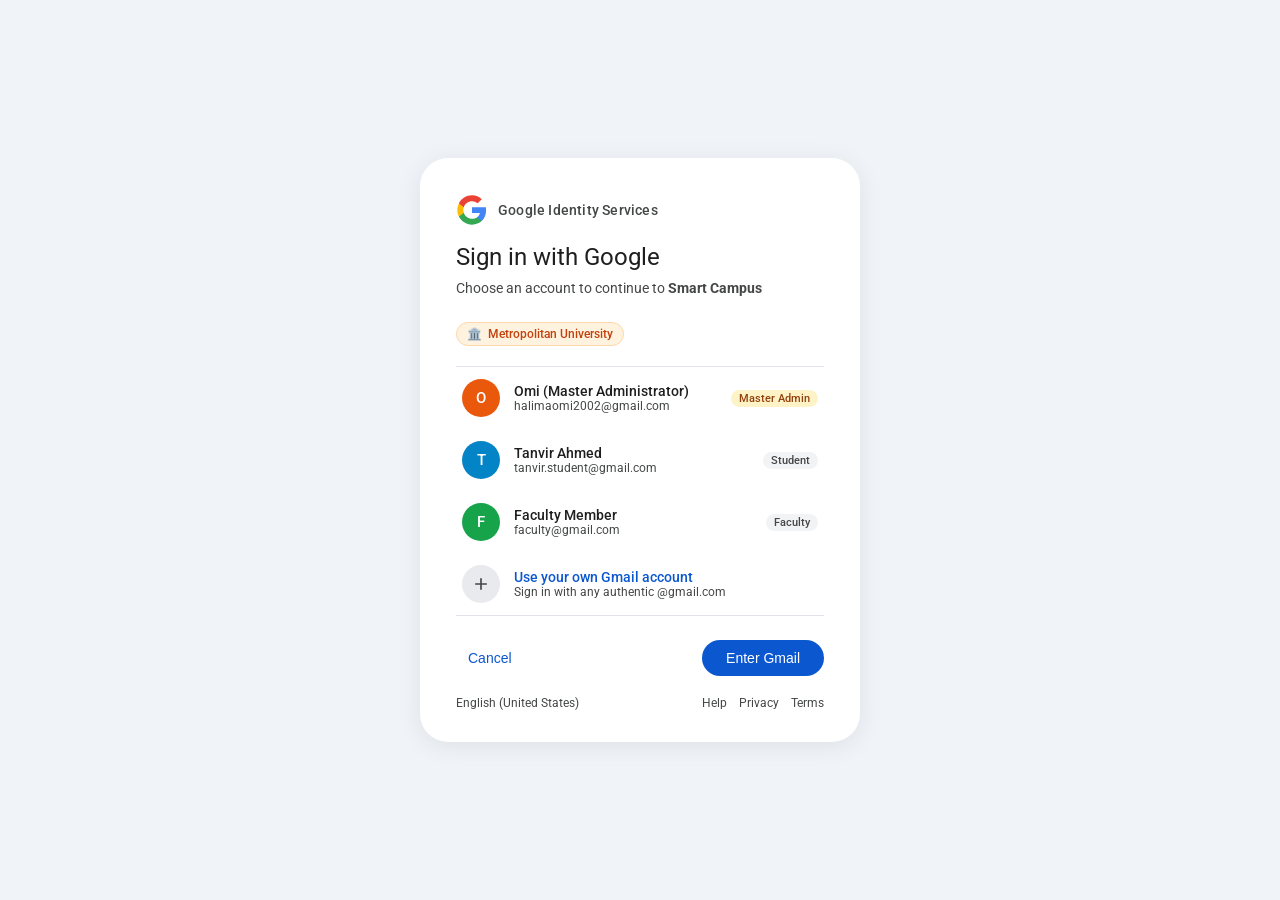
==== src/main/resources/static/google-auth.html @ 7687b0bc "feat: real Gmail authentication and Google Sign-In popup" ====
<!DOCTYPE html>
<html lang="en">
<head>
  <meta charset="UTF-8">
  <meta name="viewport" content="width=device-width, initial-scale=1.0">
  <title>Sign in with Google - Smart Campus</title>
  <link rel="preconnect" href="https://fonts.googleapis.com">
  <link rel="preconnect" href="https://fonts.gstatic.com" crossorigin>
  <link href="https://fonts.googleapis.com/css2?family=Roboto:wght@400;500;700&display=swap" rel="stylesheet">
  <style>
    * { box-sizing: border-box; margin: 0; padding: 0; }
    body {
      font-family: 'Roboto', -apple-system, BlinkMacSystemFont, "Segoe UI", Arial, sans-serif;
      background: #f0f4f9;
      color: #1f1f1f;
      display: flex;
      align-items: center;
      justify-content: center;
      min-height: 100vh;
      padding: 16px;
    }
    .g-card {
      background: #ffffff;
      width: 100%;
      max-width: 440px;
      border-radius: 28px;
      padding: 36px 36px 32px;
      box-shadow: 0 4px 24px rgba(0, 0, 0, 0.08);
      position: relative;
      overflow: hidden;
    }
    .g-logo {
      display: flex;
      align-items: center;
      gap: 10px;
      margin-bottom: 16px;
    }
    .g-logo svg {
      width: 32px;
      height: 32px;
    }
    .g-logo span {
      font-size: 14px;
      font-weight: 500;
      color: #444746;
      letter-spacing: 0.2px;
    }
    h1 {
      font-size: 24px;
      font-weight: 400;
      color: #1f1f1f;
      margin-bottom: 6px;
      line-height: 1.3;
    }
    .g-subtitle {
      font-size: 14px;
      color: #444746;
      margin-bottom: 24px;
      line-height: 1.4;
    }
    .g-campus-badge {
      display: inline-flex;
      align-items: center;
      gap: 6px;
      background: #fff3e0;
      color: #c2410c;
      border: 1px solid #fed7aa;
      padding: 4px 10px;
      border-radius: 12px;
      font-size: 12px;
      font-weight: 500;
      margin-bottom: 20px;
    }

    /* Account Chooser List */
    .account-list {
      list-style: none;
      border-top: 1px solid #e0e2ec;
      border-bottom: 1px solid #e0e2ec;
      margin-bottom: 20px;
    }
    .account-item {
      display: flex;
      align-items: center;
      gap: 14px;
      padding: 12px 6px;
      cursor: pointer;
      border-radius: 12px;
      transition: background 0.15s ease;
    }
    .account-item:hover {
      background: #f2f4f8;
    }
    .account-avatar {
      width: 38px;
      height: 38px;
      border-radius: 50%;
      background: #1a73e8;
      color: #ffffff;
      font-weight: 500;
      font-size: 15px;
      display: flex;
      align-items: center;
      justify-content: center;
      flex-shrink: 0;
    }
    .account-avatar.admin {
      background: #ea580c;
    }
    .account-avatar.student {
      background: #0284c7;
    }
    .account-avatar.faculty {
      background: #16a34a;
    }
    .account-avatar.add-new {
      background: #e8eaed;
      color: #444746;
    }
    .account-details {
      flex: 1;
      min-width: 0;
    }
    .account-name {
      font-size: 14px;
      font-weight: 500;
      color: #1f1f1f;
      white-space: nowrap;
      overflow: hidden;
      text-overflow: ellipsis;
    }
    .account-email {
      font-size: 12px;
      color: #444746;
      white-space: nowrap;
      overflow: hidden;
      text-overflow: ellipsis;
    }
    .account-badge {
      font-size: 11px;
      font-weight: 500;
      padding: 2px 8px;
      border-radius: 10px;
      background: #f1f3f4;
      color: #444746;
    }
    .account-badge.admin-badge {
      background: #fef3c7;
      color: #92400e;
    }

    /* Custom Form */
    .g-field {
      margin-bottom: 16px;
      position: relative;
    }
    .g-field label {
      display: block;
      font-size: 12px;
      font-weight: 500;
      color: #444746;
      margin-bottom: 6px;
    }
    .g-input {
      width: 100%;
      padding: 12px 14px;
      border: 1px solid #74777f;
      border-radius: 8px;
      font-size: 14px;
      color: #1f1f1f;
      outline: none;
      transition: border 0.15s ease, box-shadow 0.15s ease;
      font-family: inherit;
    }
    .g-input:focus {
      border-color: #0b57d0;
      box-shadow: 0 0 0 2px rgba(11, 87, 208, 0.2);
    }
    .g-input.error {
      border-color: #b3261e;
    }
    .g-select {
      width: 100%;
      padding: 12px 14px;
      border: 1px solid #74777f;
      border-radius: 8px;
      font-size: 14px;
      color: #1f1f1f;
      background: #ffffff;
      outline: none;
      font-family: inherit;
    }
    .g-error-msg {
      font-size: 12px;
      color: #b3261e;
      margin-top: 4px;
      display: flex;
      align-items: center;
      gap: 4px;
    }
    .g-error-msg.hidden { display: none; }

    /* Actions */
    .g-actions {
      display: flex;
      align-items: center;
      justify-content: space-between;
      margin-top: 24px;
    }
    .g-btn-text {
      background: none;
      border: none;
      color: #0b57d0;
      font-size: 14px;
      font-weight: 500;
      cursor: pointer;
      padding: 8px 12px;
      border-radius: 100px;
      transition: background 0.15s;
    }
    .g-btn-text:hover {
      background: #f0f4f9;
    }
    .g-btn-primary {
      background: #0b57d0;
      color: #ffffff;
      border: none;
      padding: 10px 24px;
      border-radius: 100px;
      font-size: 14px;
      font-weight: 500;
      cursor: pointer;
      transition: background 0.15s, box-shadow 0.15s;
    }
    .g-btn-primary:hover {
      background: #0842a0;
      box-shadow: 0 1px 3px rgba(0,0,0,0.2);
    }
    .g-btn-primary:disabled {
      background: #c7c7c7;
      cursor: not-allowed;
    }

    /* Loading state */
    .g-loading-overlay {
      position: absolute;
      inset: 0;
      background: rgba(255, 255, 255, 0.95);
      display: flex;
      flex-direction: column;
      align-items: center;
      justify-content: center;
      z-index: 10;
      border-radius: 28px;
      text-align: center;
      padding: 24px;
    }
    .g-loading-overlay.hidden { display: none; }
    .g-spinner {
      width: 44px;
      height: 44px;
      border: 4px solid #f3f3f3;
      border-top: 4px solid #0b57d0;
      border-radius: 50%;
      animation: spin 0.8s linear infinite;
      margin-bottom: 16px;
    }
    @keyframes spin {
      0% { transform: rotate(0deg); }
      100% { transform: rotate(360deg); }
    }
    .g-footer {
      display: flex;
      align-items: center;
      justify-content: space-between;
      margin-top: 20px;
      font-size: 12px;
      color: #444746;
    }
    .g-footer a {
      color: #444746;
      text-decoration: none;
    }
    .g-footer a:hover {
      text-decoration: underline;
    }
  </style>
</head>
<body>

  <div class="g-card">
    <!-- Google Brand Header -->
    <div class="g-logo">
      <svg viewBox="0 0 24 24">
        <path fill="#4285F4" d="M22.56 12.25c0-.78-.07-1.53-.2-2.25H12v4.26h5.92c-.26 1.37-1.04 2.53-2.21 3.31v2.77h3.57c2.08-1.92 3.28-4.74 3.28-8.09z"/>
        <path fill="#34A853" d="M12 23c2.97 0 5.46-.98 7.28-2.66l-3.57-2.77c-.98.66-2.23 1.06-3.71 1.06-2.86 0-5.29-1.93-6.16-4.53H2.18v2.84C3.99 20.53 7.7 23 12 23z"/>
        <path fill="#FBBC05" d="M5.84 14.09c-.22-.66-.35-1.36-.35-2.09s.13-1.43.35-2.09V7.06H2.18C1.43 8.55 1 10.22 1 12s.43 3.45 1.18 4.94l2.85-2.22.81-.63z"/>
        <path fill="#EA4335" d="M12 5.38c1.62 0 3.06.56 4.21 1.64l3.15-3.15C17.45 2.09 14.97 1 12 1 7.7 1 3.99 3.47 2.18 7.06l3.66 2.84c.87-2.6 3.3-4.52 6.16-4.52z"/>
      </svg>
      <span>Google Identity Services</span>
    </div>

    <h1 id="pageTitle">Sign in with Google</h1>
    <p class="g-subtitle" id="pageSub">Choose an account to continue to <strong>Smart Campus</strong></p>

    <div class="g-campus-badge">
      <span>🏛️</span>
      <span id="targetUniLabel">Metropolitan University</span>
    </div>

    <!-- VIEW 1: Account Chooser -->
    <div id="accountChooserView">
      <ul class="account-list">
        <!-- Master Admin -->
        <li class="account-item" onclick="chooseAccount('halimaomi2002@gmail.com', 'Omi (Master Administrator)', 'ADMIN', 'University Central Administration')">
          <div class="account-avatar admin">O</div>
          <div class="account-details">
            <div class="account-name">Omi (Master Administrator)</div>
            <div class="account-email">halimaomi2002@gmail.com</div>
          </div>
          <span class="account-badge admin-badge">Master Admin</span>
        </li>

        <!-- Student -->
        <li class="account-item" onclick="chooseAccount('tanvir.student@gmail.com', 'Tanvir Ahmed', 'STUDENT', 'Computer Science & Engineering')">
          <div class="account-avatar student">T</div>
          <div class="account-details">
            <div class="account-name">Tanvir Ahmed</div>
            <div class="account-email">tanvir.student@gmail.com</div>
          </div>
          <span class="account-badge">Student</span>
        </li>

        <!-- Teacher / Faculty -->
        <li class="account-item" onclick="chooseAccount('faculty@gmail.com', 'Faculty Member', 'TEACHER', 'Engineering & Technology')">
          <div class="account-avatar faculty">F</div>
          <div class="account-details">
            <div class="account-name">Faculty Member</div>
            <div class="account-email">faculty@gmail.com</div>
          </div>
          <span class="account-badge">Faculty</span>
        </li>

        <!-- Use another Google Account -->
        <li class="account-item" onclick="showCustomGmailForm()">
          <div class="account-avatar add-new">
            <svg width="20" height="20" viewBox="0 0 24 24" fill="currentColor">
              <path d="M19 13h-6v6h-2v-6H5v-2h6V5h2v6h6v2z"/>
            </svg>
          </div>
          <div class="account-details">
            <div class="account-name" style="color: #0b57d0;">Use your own Gmail account</div>
            <div class="account-email">Sign in with any authentic @gmail.com</div>
          </div>
        </li>
      </ul>

      <div class="g-actions">
        <button type="button" class="g-btn-text" onclick="window.close()">Cancel</button>
        <button type="button" class="g-btn-primary" onclick="showCustomGmailForm()">Enter Gmail</button>
      </div>
    </div>

    <!-- VIEW 2: Custom Real Gmail Input Form -->
    <div id="customGmailView" style="display: none;">
      <form id="googleDirectForm" onsubmit="handleDirectGmailSubmit(event)">
        <div class="g-field">
          <label for="customGmail">Enter your real Gmail address <span>*</span></label>
          <input 
            type="email" 
            id="customGmail" 
            class="g-input" 
            placeholder="yourname@gmail.com" 
            required
            autocomplete="email"
          >
          <div class="g-error-msg hidden" id="gmailError">
            <svg width="14" height="14" viewBox="0 0 24 24" fill="currentColor">
              <path d="M12 2C6.48 2 2 6.48 2 12s4.48 10 10 10 10-4.48 10-10S17.52 2 12 2zm1 15h-2v-2h2v2zm0-4h-2V7h2v6z"/>
            </svg>
            <span id="gmailErrorText">Please enter a valid @gmail.com address</span>
          </div>
        </div>

        <div class="g-field">
          <label for="customFullName">Full Name (as on Google profile) <span>*</span></label>
          <input 
            type="text" 
            id="customFullName" 
            class="g-input" 
            placeholder="e.g. Nusrat Jahan" 
            required
          >
        </div>

        <div class="g-field">
          <label for="customRole">Campus Role <span>*</span></label>
          <select id="customRole" class="g-select">
            <option value="STUDENT">Student</option>
            <option value="TEACHER">Teacher / Faculty</option>
            <option value="STAFF">Campus Staff / Worker</option>
          </select>
        </div>

        <div class="g-field">
          <label for="customUni">University in Bangladesh <span>*</span></label>
          <select id="customUni" class="g-select">
            <option value="Metropolitan University" selected>Metropolitan University, Sylhet</option>
            <option value="Shahjalal University of Science and Technology">SUST, Sylhet</option>
            <option value="University of Dhaka">University of Dhaka (DU)</option>
            <option value="Bangladesh University of Engineering and Technology">BUET</option>
            <option value="Leading University">Leading University, Sylhet</option>
            <option value="Sylhet Agricultural University">SAU, Sylhet</option>
            <option value="North South University">North South University (NSU)</option>
            <option value="BRAC University">BRAC University (BRACU)</option>
            <option value="AIUB">AIUB</option>
            <option value="Chittagong University of Engineering & Technology">CUET</option>
            <option value="Rajshahi University">Rajshahi University (RU)</option>
            <option value="Khulna University of Engineering & Technology">KUET</option>
            <option value="Jahangirnagar University">Jahangirnagar University (JU)</option>
            <option value="East West University">East West University (EWU)</option>
            <option value="United International University">United International University (UIU)</option>
            <option value="Daffodil International University">DIU</option>
          </select>
        </div>

        <div class="g-actions">
          <button type="button" class="g-btn-text" onclick="showAccountChooser()">Back</button>
          <button type="submit" class="g-btn-primary" id="confirmGmailBtn">Continue with Google</button>
        </div>
      </form>
    </div>

    <!-- Loading Overlay -->
    <div class="g-loading-overlay hidden" id="loadingOverlay">
      <div class="g-spinner"></div>
      <h3 id="loadingText" style="font-size: 16px; font-weight: 500; color: #1f1f1f; margin-bottom: 6px;">Authenticating with Google...</h3>
      <p style="font-size: 13px; color: #444746;">Connecting to Smart Campus Portal</p>
    </div>

    <!-- Footer -->
    <div class="g-footer">
      <span>English (United States)</span>
      <div style="display: flex; gap: 12px;">
        <a href="#" onclick="return false;">Help</a>
        <a href="#" onclick="return false;">Privacy</a>
        <a href="#" onclick="return false;">Terms</a>
      </div>
    </div>
  </div>

  <script>
    // Parse URL parameters
    const params = new URLSearchParams(window.location.search);
    const mode = params.get('mode') || 'login';
    const initialUni = params.get('uni') || 'Metropolitan University';

    const targetUniLabel = document.getElementById('targetUniLabel');
    const customUni = document.getElementById('customUni');
    if (targetUniLabel) targetUniLabel.textContent = initialUni;
    if (customUni) customUni.value = initialUni;

    if (mode === 'register') {
      document.getElementById('pageTitle').textContent = 'Create Account with Google';
      document.getElementById('pageSub').innerHTML = 'Sign up with your Google Account for <strong>Smart Campus</strong>';
    }

    function showCustomGmailForm() {
      document.getElementById('accountChooserView').style.display = 'none';
      document.getElementById('customGmailView').style.display = 'block';
      document.getElementById('customGmail').focus();
    }

    function showAccountChooser() {
      document.getElementById('customGmailView').style.display = 'none';
      document.getElementById('accountChooserView').style.display = 'block';
    }

    // Strictly validate authentic Gmail
    function isValidGmail(email) {
      if (!email) return false;
      const trimmed = email.trim().toLowerCase();
      // Must end with @gmail.com and contain valid username chars
      const regex = /^[a-zA-Z0-9._%+-]+@gmail\.com$/;
      return regex.test(trimmed);
    }

    function chooseAccount(email, fullName, role, department) {
      finalizeAuth({
        email: email,
        fullName: fullName,
        role: role,
        department: department,
        university: initialUni
      });
    }

    function handleDirectGmailSubmit(e) {
      e.preventDefault();
      const email = document.getElementById('customGmail').value.trim();
      const fullName = document.getElementById('customFullName').value.trim();
      const role = document.getElementById('customRole').value;
      const university = document.getElementById('customUni').value;

      const errorEl = document.getElementById('gmailError');
      const errorText = document.getElementById('gmailErrorText');
      const inputEl = document.getElementById('customGmail');

      if (!isValidGmail(email)) {
        inputEl.classList.add('error');
        errorText.textContent = "Couldn't find your Google Account. Enter a real @gmail.com address.";
        errorEl.classList.remove('hidden');
        inputEl.focus();
        return;
      }

      inputEl.classList.remove('error');
      errorEl.classList.add('hidden');

      let department = 'Academic Department';
      if (role === 'STUDENT') department = 'Undergraduate Studies';
      else if (role === 'TEACHER') department = 'Faculty Department';
      else if (role === 'STAFF') department = 'Campus Operations';

      // Master admin check
      let finalRole = role;
      if (email.toLowerCase() === 'halimaomi2002@gmail.com') {
        finalRole = 'ADMIN';
        department = 'University Central Administration';
      }

      finalizeAuth({
        email: email,
        fullName: fullName,
        role: finalRole,
        department: department,
        university: university
      });
    }

    function finalizeAuth(userData) {
      const loading = document.getElementById('loadingOverlay');
      const loadingText = document.getElementById('loadingText');
      loading.classList.remove('hidden');
      loadingText.textContent = `Signing in as ${userData.email}...`;

      const userPayload = {
        id: (userData.email.toLowerCase() === 'halimaomi2002@gmail.com') ? 1 : Date.now(),
        username: userData.email.split('@')[0],
        fullName: userData.fullName || userData.email.split('@')[0],
        email: userData.email,
        role: userData.role || 'STUDENT',
        department: userData.department || 'Academic Department',
        studentId: (userData.role === 'ADMIN' ? 'ADM-OMI' : `SC-${Math.floor(1000 + Math.random() * 9000)}`),
        university: userData.university || initialUni,
        isGoogleAuth: true
      };

      setTimeout(() => {
        // Send message to parent window
        if (window.opener && !window.opener.closed) {
          window.opener.postMessage({
            type: 'SMART_CAMPUS_GOOGLE_AUTH',
            user: userPayload
          }, '*');
        }

        // Also persist in localStorage in case of fallback
        try {
          localStorage.setItem('sc_user', JSON.stringify(userPayload));
          localStorage.setItem('sc_university', userPayload.university);
        } catch (err) {}

        loadingText.textContent = 'Verified! Returning to Smart Campus...';

        setTimeout(() => {
          if (window.opener && !window.opener.closed) {
            window.close();
          } else {
            window.location.href = '/';
          }
        }, 600);
      }, 1000);
    }
  </script>
</body>
</html>
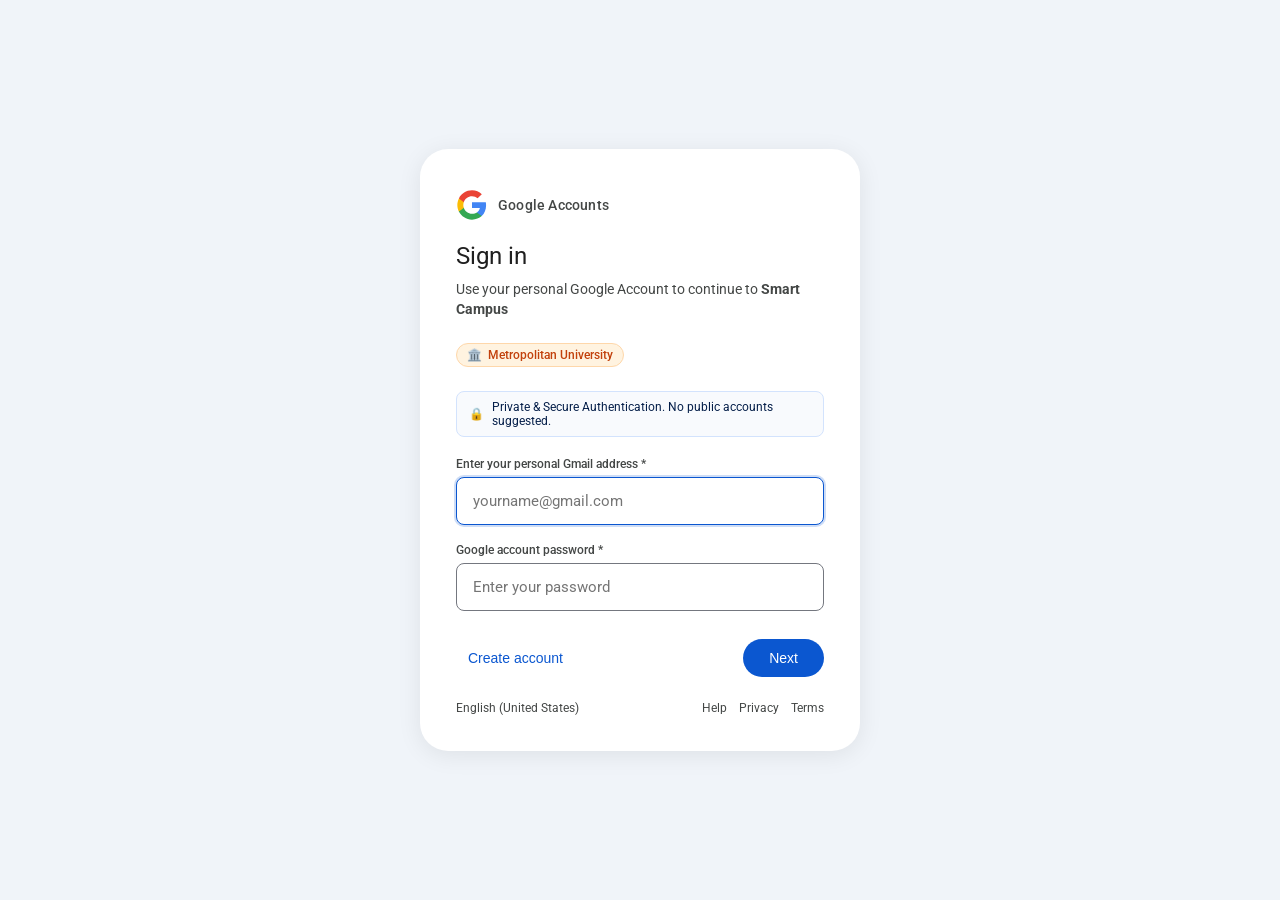
==== commit 1e42d031: "fix: remove public account suggestions, enforce private personal Gmail and password security" ====
--- a/src/main/resources/static/google-auth.html
+++ b/src/main/resources/static/google-auth.html
@@ -3,7 +3,7 @@
 <head>
   <meta charset="UTF-8">
   <meta name="viewport" content="width=device-width, initial-scale=1.0">
-  <title>Sign in with Google - Smart Campus</title>
+  <title>Sign in - Google Accounts</title>
   <link rel="preconnect" href="https://fonts.googleapis.com">
   <link rel="preconnect" href="https://fonts.gstatic.com" crossorigin>
   <link href="https://fonts.googleapis.com/css2?family=Roboto:wght@400;500;700&display=swap" rel="stylesheet">
@@ -24,7 +24,7 @@
       width: 100%;
       max-width: 440px;
       border-radius: 28px;
-      padding: 36px 36px 32px;
+      padding: 40px 36px 36px;
       box-shadow: 0 4px 24px rgba(0, 0, 0, 0.08);
       position: relative;
       overflow: hidden;
@@ -33,11 +33,12 @@
       display: flex;
       align-items: center;
       gap: 10px;
-      margin-bottom: 16px;
+      margin-bottom: 20px;
     }
     .g-logo svg {
       width: 32px;
       height: 32px;
+      flex-shrink: 0;
     }
     .g-logo span {
       font-size: 14px;
@@ -49,7 +50,7 @@
       font-size: 24px;
       font-weight: 400;
       color: #1f1f1f;
-      margin-bottom: 6px;
+      margin-bottom: 8px;
       line-height: 1.3;
     }
     .g-subtitle {
@@ -69,89 +70,12 @@
       border-radius: 12px;
       font-size: 12px;
       font-weight: 500;
-      margin-bottom: 20px;
-    }
-
-    /* Account Chooser List */
-    .account-list {
-      list-style: none;
-      border-top: 1px solid #e0e2ec;
-      border-bottom: 1px solid #e0e2ec;
-      margin-bottom: 20px;
-    }
-    .account-item {
-      display: flex;
-      align-items: center;
-      gap: 14px;
-      padding: 12px 6px;
-      cursor: pointer;
-      border-radius: 12px;
-      transition: background 0.15s ease;
-    }
-    .account-item:hover {
-      background: #f2f4f8;
-    }
-    .account-avatar {
-      width: 38px;
-      height: 38px;
-      border-radius: 50%;
-      background: #1a73e8;
-      color: #ffffff;
-      font-weight: 500;
-      font-size: 15px;
-      display: flex;
-      align-items: center;
-      justify-content: center;
-      flex-shrink: 0;
-    }
-    .account-avatar.admin {
-      background: #ea580c;
-    }
-    .account-avatar.student {
-      background: #0284c7;
-    }
-    .account-avatar.faculty {
-      background: #16a34a;
-    }
-    .account-avatar.add-new {
-      background: #e8eaed;
-      color: #444746;
-    }
-    .account-details {
-      flex: 1;
-      min-width: 0;
-    }
-    .account-name {
-      font-size: 14px;
-      font-weight: 500;
-      color: #1f1f1f;
-      white-space: nowrap;
-      overflow: hidden;
-      text-overflow: ellipsis;
-    }
-    .account-email {
-      font-size: 12px;
-      color: #444746;
-      white-space: nowrap;
-      overflow: hidden;
-      text-overflow: ellipsis;
-    }
-    .account-badge {
-      font-size: 11px;
-      font-weight: 500;
-      padding: 2px 8px;
-      border-radius: 10px;
-      background: #f1f3f4;
-      color: #444746;
-    }
-    .account-badge.admin-badge {
-      background: #fef3c7;
-      color: #92400e;
-    }
-
-    /* Custom Form */
+      margin-bottom: 24px;
+    }
+
+    /* Form Fields */
     .g-field {
-      margin-bottom: 16px;
+      margin-bottom: 18px;
       position: relative;
     }
     .g-field label {
@@ -163,14 +87,15 @@
     }
     .g-input {
       width: 100%;
-      padding: 12px 14px;
-      border: 1px solid #74777f;
+      padding: 14px 16px;
+      border: 1.5px solid #74777f;
       border-radius: 8px;
-      font-size: 14px;
+      font-size: 15px;
       color: #1f1f1f;
       outline: none;
       transition: border 0.15s ease, box-shadow 0.15s ease;
       font-family: inherit;
+      background: #ffffff;
     }
     .g-input:focus {
       border-color: #0b57d0;
@@ -181,8 +106,8 @@
     }
     .g-select {
       width: 100%;
-      padding: 12px 14px;
-      border: 1px solid #74777f;
+      padding: 13px 14px;
+      border: 1.5px solid #74777f;
       border-radius: 8px;
       font-size: 14px;
       color: #1f1f1f;
@@ -190,22 +115,40 @@
       outline: none;
       font-family: inherit;
     }
+    .g-select:focus {
+      border-color: #0b57d0;
+      box-shadow: 0 0 0 2px rgba(11, 87, 208, 0.2);
+    }
     .g-error-msg {
       font-size: 12px;
       color: #b3261e;
-      margin-top: 4px;
-      display: flex;
-      align-items: center;
-      gap: 4px;
+      margin-top: 6px;
+      display: flex;
+      align-items: center;
+      gap: 5px;
     }
     .g-error-msg.hidden { display: none; }
+
+    /* Security Notice */
+    .security-notice {
+      display: flex;
+      align-items: center;
+      gap: 8px;
+      background: #f8fafd;
+      border: 1px solid #d3e3fd;
+      border-radius: 8px;
+      padding: 8px 12px;
+      font-size: 12px;
+      color: #041e49;
+      margin-bottom: 20px;
+    }
 
     /* Actions */
     .g-actions {
       display: flex;
       align-items: center;
       justify-content: space-between;
-      margin-top: 24px;
+      margin-top: 28px;
     }
     .g-btn-text {
       background: none;
@@ -225,7 +168,7 @@
       background: #0b57d0;
       color: #ffffff;
       border: none;
-      padding: 10px 24px;
+      padding: 11px 26px;
       border-radius: 100px;
       font-size: 14px;
       font-weight: 500;
@@ -245,7 +188,7 @@
     .g-loading-overlay {
       position: absolute;
       inset: 0;
-      background: rgba(255, 255, 255, 0.95);
+      background: rgba(255, 255, 255, 0.96);
       display: flex;
       flex-direction: column;
       align-items: center;
@@ -273,7 +216,7 @@
       display: flex;
       align-items: center;
       justify-content: space-between;
-      margin-top: 20px;
+      margin-top: 24px;
       font-size: 12px;
       color: #444746;
     }
@@ -297,114 +240,87 @@
         <path fill="#FBBC05" d="M5.84 14.09c-.22-.66-.35-1.36-.35-2.09s.13-1.43.35-2.09V7.06H2.18C1.43 8.55 1 10.22 1 12s.43 3.45 1.18 4.94l2.85-2.22.81-.63z"/>
         <path fill="#EA4335" d="M12 5.38c1.62 0 3.06.56 4.21 1.64l3.15-3.15C17.45 2.09 14.97 1 12 1 7.7 1 3.99 3.47 2.18 7.06l3.66 2.84c.87-2.6 3.3-4.52 6.16-4.52z"/>
       </svg>
-      <span>Google Identity Services</span>
+      <span>Google Accounts</span>
     </div>
 
-    <h1 id="pageTitle">Sign in with Google</h1>
-    <p class="g-subtitle" id="pageSub">Choose an account to continue to <strong>Smart Campus</strong></p>
+    <h1 id="pageTitle">Sign in</h1>
+    <p class="g-subtitle" id="pageSub">Use your personal Google Account to continue to <strong>Smart Campus</strong></p>
 
     <div class="g-campus-badge">
       <span>🏛️</span>
       <span id="targetUniLabel">Metropolitan University</span>
     </div>
 
-    <!-- VIEW 1: Account Chooser -->
-    <div id="accountChooserView">
-      <ul class="account-list">
-        <!-- Master Admin -->
-        <li class="account-item" onclick="chooseAccount('halimaomi2002@gmail.com', 'Omi (Master Administrator)', 'ADMIN', 'University Central Administration')">
-          <div class="account-avatar admin">O</div>
-          <div class="account-details">
-            <div class="account-name">Omi (Master Administrator)</div>
-            <div class="account-email">halimaomi2002@gmail.com</div>
-          </div>
-          <span class="account-badge admin-badge">Master Admin</span>
-        </li>
-
-        <!-- Student -->
-        <li class="account-item" onclick="chooseAccount('tanvir.student@gmail.com', 'Tanvir Ahmed', 'STUDENT', 'Computer Science & Engineering')">
-          <div class="account-avatar student">T</div>
-          <div class="account-details">
-            <div class="account-name">Tanvir Ahmed</div>
-            <div class="account-email">tanvir.student@gmail.com</div>
-          </div>
-          <span class="account-badge">Student</span>
-        </li>
-
-        <!-- Teacher / Faculty -->
-        <li class="account-item" onclick="chooseAccount('faculty@gmail.com', 'Faculty Member', 'TEACHER', 'Engineering & Technology')">
-          <div class="account-avatar faculty">F</div>
-          <div class="account-details">
-            <div class="account-name">Faculty Member</div>
-            <div class="account-email">faculty@gmail.com</div>
-          </div>
-          <span class="account-badge">Faculty</span>
-        </li>
-
-        <!-- Use another Google Account -->
-        <li class="account-item" onclick="showCustomGmailForm()">
-          <div class="account-avatar add-new">
-            <svg width="20" height="20" viewBox="0 0 24 24" fill="currentColor">
-              <path d="M19 13h-6v6h-2v-6H5v-2h6V5h2v6h6v2z"/>
-            </svg>
-          </div>
-          <div class="account-details">
-            <div class="account-name" style="color: #0b57d0;">Use your own Gmail account</div>
-            <div class="account-email">Sign in with any authentic @gmail.com</div>
-          </div>
-        </li>
-      </ul>
-
-      <div class="g-actions">
-        <button type="button" class="g-btn-text" onclick="window.close()">Cancel</button>
-        <button type="button" class="g-btn-primary" onclick="showCustomGmailForm()">Enter Gmail</button>
+    <div class="security-notice">
+      <span>🔒</span>
+      <span>Private &amp; Secure Authentication. No public accounts suggested.</span>
+    </div>
+
+    <!-- Direct Secure Form (No public suggested list!) -->
+    <form id="googleAuthForm" onsubmit="handleAuthSubmit(event)">
+      <!-- Email Field -->
+      <div class="g-field">
+        <label for="inputEmail">Enter your personal Gmail address <span>*</span></label>
+        <input 
+          type="email" 
+          id="inputEmail" 
+          class="g-input" 
+          placeholder="yourname@gmail.com" 
+          required
+          autocomplete="email"
+          autofocus
+        >
+        <div class="g-error-msg hidden" id="emailError">
+          <svg width="14" height="14" viewBox="0 0 24 24" fill="currentColor">
+            <path d="M12 2C6.48 2 2 6.48 2 12s4.48 10 10 10 10-4.48 10-10S17.52 2 12 2zm1 15h-2v-2h2v2zm0-4h-2V7h2v6z"/>
+          </svg>
+          <span id="emailErrorText">Please enter a valid personal @gmail.com address</span>
+        </div>
       </div>
-    </div>
-
-    <!-- VIEW 2: Custom Real Gmail Input Form -->
-    <div id="customGmailView" style="display: none;">
-      <form id="googleDirectForm" onsubmit="handleDirectGmailSubmit(event)">
+
+      <!-- Password Field (Required for all secure logins) -->
+      <div class="g-field">
+        <label for="inputPassword">Google account password <span>*</span></label>
+        <input 
+          type="password" 
+          id="inputPassword" 
+          class="g-input" 
+          placeholder="Enter your password" 
+          required
+          autocomplete="current-password"
+        >
+        <div class="g-error-msg hidden" id="passwordError">
+          <svg width="14" height="14" viewBox="0 0 24 24" fill="currentColor">
+            <path d="M12 2C6.48 2 2 6.48 2 12s4.48 10 10 10 10-4.48 10-10S17.52 2 12 2zm1 15h-2v-2h2v2zm0-4h-2V7h2v6z"/>
+          </svg>
+          <span id="passwordErrorText">Wrong password. Try again.</span>
+        </div>
+      </div>
+
+      <!-- Additional fields for New Account Registration -->
+      <div id="registerExtraFields" style="display: none;">
         <div class="g-field">
-          <label for="customGmail">Enter your real Gmail address <span>*</span></label>
-          <input 
-            type="email" 
-            id="customGmail" 
-            class="g-input" 
-            placeholder="yourname@gmail.com" 
-            required
-            autocomplete="email"
-          >
-          <div class="g-error-msg hidden" id="gmailError">
-            <svg width="14" height="14" viewBox="0 0 24 24" fill="currentColor">
-              <path d="M12 2C6.48 2 2 6.48 2 12s4.48 10 10 10 10-4.48 10-10S17.52 2 12 2zm1 15h-2v-2h2v2zm0-4h-2V7h2v6z"/>
-            </svg>
-            <span id="gmailErrorText">Please enter a valid @gmail.com address</span>
-          </div>
-        </div>
-
-        <div class="g-field">
-          <label for="customFullName">Full Name (as on Google profile) <span>*</span></label>
+          <label for="inputFullName">Your Full Name <span>*</span></label>
           <input 
             type="text" 
-            id="customFullName" 
+            id="inputFullName" 
             class="g-input" 
-            placeholder="e.g. Nusrat Jahan" 
-            required
+            placeholder="e.g. Nusrat Jahan"
           >
         </div>
 
         <div class="g-field">
-          <label for="customRole">Campus Role <span>*</span></label>
-          <select id="customRole" class="g-select">
-            <option value="STUDENT">Student</option>
-            <option value="TEACHER">Teacher / Faculty</option>
+          <label for="inputRole">I Am A: <span>*</span></label>
+          <select id="inputRole" class="g-select">
+            <option value="STUDENT" selected>Student</option>
+            <option value="TEACHER">Teacher / Faculty Member</option>
             <option value="STAFF">Campus Staff / Worker</option>
           </select>
         </div>
 
         <div class="g-field">
-          <label for="customUni">University in Bangladesh <span>*</span></label>
-          <select id="customUni" class="g-select">
+          <label for="inputUni">University in Bangladesh <span>*</span></label>
+          <select id="inputUni" class="g-select">
             <option value="Metropolitan University" selected>Metropolitan University, Sylhet</option>
             <option value="Shahjalal University of Science and Technology">SUST, Sylhet</option>
             <option value="University of Dhaka">University of Dhaka (DU)</option>
@@ -423,19 +339,19 @@
             <option value="Daffodil International University">DIU</option>
           </select>
         </div>
-
-        <div class="g-actions">
-          <button type="button" class="g-btn-text" onclick="showAccountChooser()">Back</button>
-          <button type="submit" class="g-btn-primary" id="confirmGmailBtn">Continue with Google</button>
-        </div>
-      </form>
-    </div>
+      </div>
+
+      <div class="g-actions">
+        <button type="button" class="g-btn-text" id="switchModeBtn" onclick="toggleMode()">Create Account</button>
+        <button type="submit" class="g-btn-primary" id="submitBtn">Next</button>
+      </div>
+    </form>
 
     <!-- Loading Overlay -->
     <div class="g-loading-overlay hidden" id="loadingOverlay">
       <div class="g-spinner"></div>
       <h3 id="loadingText" style="font-size: 16px; font-weight: 500; color: #1f1f1f; margin-bottom: 6px;">Authenticating with Google...</h3>
-      <p style="font-size: 13px; color: #444746;">Connecting to Smart Campus Portal</p>
+      <p style="font-size: 13px; color: #444746;">Securely validating your credentials</p>
     </div>
 
     <!-- Footer -->
@@ -450,109 +366,166 @@
   </div>
 
   <script>
-    // Parse URL parameters
     const params = new URLSearchParams(window.location.search);
-    const mode = params.get('mode') || 'login';
+    let currentMode = params.get('mode') || 'login';
     const initialUni = params.get('uni') || 'Metropolitan University';
 
     const targetUniLabel = document.getElementById('targetUniLabel');
-    const customUni = document.getElementById('customUni');
+    const inputUni = document.getElementById('inputUni');
     if (targetUniLabel) targetUniLabel.textContent = initialUni;
-    if (customUni) customUni.value = initialUni;
-
-    if (mode === 'register') {
-      document.getElementById('pageTitle').textContent = 'Create Account with Google';
-      document.getElementById('pageSub').innerHTML = 'Sign up with your Google Account for <strong>Smart Campus</strong>';
-    }
-
-    function showCustomGmailForm() {
-      document.getElementById('accountChooserView').style.display = 'none';
-      document.getElementById('customGmailView').style.display = 'block';
-      document.getElementById('customGmail').focus();
-    }
-
-    function showAccountChooser() {
-      document.getElementById('customGmailView').style.display = 'none';
-      document.getElementById('accountChooserView').style.display = 'block';
-    }
-
-    // Strictly validate authentic Gmail
+    if (inputUni) inputUni.value = initialUni;
+
+    function applyModeUI() {
+      const extra = document.getElementById('registerExtraFields');
+      const switchBtn = document.getElementById('switchModeBtn');
+      const submitBtn = document.getElementById('submitBtn');
+      const pageTitle = document.getElementById('pageTitle');
+      const pageSub = document.getElementById('pageSub');
+
+      if (currentMode === 'register') {
+        extra.style.display = 'block';
+        switchBtn.textContent = 'Sign in instead';
+        submitBtn.textContent = 'Create Account';
+        pageTitle.textContent = 'Create a Google Account';
+        pageSub.innerHTML = 'Enter your personal Gmail to register for <strong>Smart Campus</strong>';
+      } else {
+        extra.style.display = 'none';
+        switchBtn.textContent = 'Create account';
+        submitBtn.textContent = 'Next';
+        pageTitle.textContent = 'Sign in';
+        pageSub.innerHTML = 'Use your personal Google Account to continue to <strong>Smart Campus</strong>';
+      }
+    }
+
+    applyModeUI();
+
+    function toggleMode() {
+      currentMode = (currentMode === 'login') ? 'register' : 'login';
+      applyModeUI();
+      document.getElementById('emailError').classList.add('hidden');
+      document.getElementById('passwordError').classList.add('hidden');
+      document.getElementById('inputEmail').focus();
+    }
+
+    // Strict authentic Gmail validation
     function isValidGmail(email) {
       if (!email) return false;
       const trimmed = email.trim().toLowerCase();
-      // Must end with @gmail.com and contain valid username chars
-      const regex = /^[a-zA-Z0-9._%+-]+@gmail\.com$/;
-      return regex.test(trimmed);
-    }
-
-    function chooseAccount(email, fullName, role, department) {
-      finalizeAuth({
-        email: email,
-        fullName: fullName,
-        role: role,
-        department: department,
-        university: initialUni
-      });
-    }
-
-    function handleDirectGmailSubmit(e) {
+      // Must have at least 5 chars before @gmail.com and valid chars
+      const regex = /^[a-zA-Z0-9._%+-]{5,}@gmail\.com$/;
+      if (!regex.test(trimmed)) return false;
+      // Disallow obviously fake repetitive patterns
+      if (/^(.)\1+@gmail\.com$/.test(trimmed)) return false;
+      return true;
+    }
+
+    async function handleAuthSubmit(e) {
       e.preventDefault();
-      const email = document.getElementById('customGmail').value.trim();
-      const fullName = document.getElementById('customFullName').value.trim();
-      const role = document.getElementById('customRole').value;
-      const university = document.getElementById('customUni').value;
-
-      const errorEl = document.getElementById('gmailError');
-      const errorText = document.getElementById('gmailErrorText');
-      const inputEl = document.getElementById('customGmail');
-
+      const emailInput = document.getElementById('inputEmail');
+      const passwordInput = document.getElementById('inputPassword');
+      const email = emailInput.value.trim();
+      const password = passwordInput.value.trim();
+
+      const emailErr = document.getElementById('emailError');
+      const emailErrText = document.getElementById('emailErrorText');
+      const passErr = document.getElementById('passwordError');
+      const passErrText = document.getElementById('passwordErrorText');
+
+      emailErr.classList.add('hidden');
+      passErr.classList.add('hidden');
+      emailInput.classList.remove('error');
+      passwordInput.classList.remove('error');
+
+      // 1. Strict real Gmail format check
       if (!isValidGmail(email)) {
-        inputEl.classList.add('error');
-        errorText.textContent = "Couldn't find your Google Account. Enter a real @gmail.com address.";
-        errorEl.classList.remove('hidden');
-        inputEl.focus();
+        emailInput.classList.add('error');
+        emailErrText.textContent = "Couldn't find your Google Account. Please enter a valid personal @gmail.com address.";
+        emailErr.classList.remove('hidden');
+        emailInput.focus();
         return;
       }
 
-      inputEl.classList.remove('error');
-      errorEl.classList.add('hidden');
-
-      let department = 'Academic Department';
-      if (role === 'STUDENT') department = 'Undergraduate Studies';
-      else if (role === 'TEACHER') department = 'Faculty Department';
-      else if (role === 'STAFF') department = 'Campus Operations';
-
-      // Master admin check
-      let finalRole = role;
-      if (email.toLowerCase() === 'halimaomi2002@gmail.com') {
-        finalRole = 'ADMIN';
-        department = 'University Central Administration';
+      // 2. Strict Password check
+      if (password.length < 6) {
+        passwordInput.classList.add('error');
+        passErrText.textContent = "Password must be at least 6 characters.";
+        passErr.classList.remove('hidden');
+        passwordInput.focus();
+        return;
       }
 
-      finalizeAuth({
-        email: email,
-        fullName: fullName,
-        role: finalRole,
-        department: department,
-        university: university
-      });
-    }
-
-    function finalizeAuth(userData) {
+      const searchEmail = email.toLowerCase();
+
+      // Master Admin security: If someone types admin email or 'omi', require secret password
+      const isAdminAccount = (searchEmail === 'halimaomi2002@gmail.com');
+      if (isAdminAccount && password !== 'Omi@2026') {
+        passwordInput.classList.add('error');
+        passErrText.textContent = "Wrong password. Access denied for Master Administrator.";
+        passErr.classList.remove('hidden');
+        passwordInput.focus();
+        return;
+      }
+
+      let fullName = '';
+      let role = 'STUDENT';
+      let university = initialUni;
+      let department = 'Computer Science & Engineering';
+
+      if (currentMode === 'register') {
+        fullName = document.getElementById('inputFullName').value.trim();
+        role = document.getElementById('inputRole').value;
+        university = document.getElementById('inputUni').value;
+        if (!fullName) {
+          fullName = searchEmail.split('@')[0];
+        }
+        if (role === 'STUDENT') department = 'Undergraduate Studies';
+        else if (role === 'TEACHER') department = 'Faculty Department';
+        else if (role === 'STAFF') department = 'Campus Operations';
+      } else {
+        // Sign-in mode
+        if (isAdminAccount) {
+          fullName = 'Omi (Master Administrator)';
+          role = 'ADMIN';
+          department = 'University Central Administration';
+        } else {
+          // Check local users store
+          const sKey = `sc_${initialUni}_users`;
+          let existingUsers = [];
+          try {
+            existingUsers = JSON.parse(localStorage.getItem(sKey) || '[]');
+          } catch(e) {}
+
+          const found = existingUsers.find(u => u.email && u.email.toLowerCase() === searchEmail);
+          if (found) {
+            fullName = found.fullName || searchEmail.split('@')[0];
+            role = found.role || 'STUDENT';
+            department = found.department || 'Academic Department';
+            university = found.university || initialUni;
+          } else {
+            // New personal Gmail signing in -> automatically registers their personal account
+            fullName = searchEmail.split('@')[0].replace(/[._0-9]/g, ' ').trim();
+            if (!fullName) fullName = 'Campus Member';
+            fullName = fullName.charAt(0).toUpperCase() + fullName.slice(1);
+            role = 'STUDENT';
+          }
+        }
+      }
+
+      // Execute authentication
       const loading = document.getElementById('loadingOverlay');
       const loadingText = document.getElementById('loadingText');
       loading.classList.remove('hidden');
-      loadingText.textContent = `Signing in as ${userData.email}...`;
+      loadingText.textContent = `Verifying ${searchEmail}...`;
 
       const userPayload = {
-        id: (userData.email.toLowerCase() === 'halimaomi2002@gmail.com') ? 1 : Date.now(),
-        username: userData.email.split('@')[0],
-        fullName: userData.fullName || userData.email.split('@')[0],
-        email: userData.email,
-        role: userData.role || 'STUDENT',
-        department: userData.department || 'Academic Department',
-        studentId: (userData.role === 'ADMIN' ? 'ADM-OMI' : `SC-${Math.floor(1000 + Math.random() * 9000)}`),
-        university: userData.university || initialUni,
+        id: isAdminAccount ? 1 : Date.now(),
+        username: searchEmail.split('@')[0],
+        fullName: fullName,
+        email: searchEmail,
+        role: role,
+        department: department,
+        studentId: (role === 'ADMIN' ? 'ADM-OMI' : `SC-${Math.floor(1000 + Math.random() * 9000)}`),
+        university: university,
         isGoogleAuth: true
       };
 
@@ -565,13 +538,49 @@
           }, '*');
         }
 
-        // Also persist in localStorage in case of fallback
+        // Persist securely in localStorage
         try {
           localStorage.setItem('sc_user', JSON.stringify(userPayload));
           localStorage.setItem('sc_university', userPayload.university);
+
+          // Auto-sync into Student or Teacher roster for this university
+          const targetUni = userPayload.university;
+          if (userPayload.role === 'STUDENT') {
+            const stKey = `sc_${targetUni}_students`;
+            const list = JSON.parse(localStorage.getItem(stKey) || '[]');
+            if (!list.some(s => s.email && s.email.toLowerCase() === searchEmail)) {
+              list.unshift({
+                id: Date.now(),
+                name: userPayload.fullName,
+                email: searchEmail,
+                department: userPayload.department || 'Computer Science & Engineering',
+                phone: '+880 1711-' + Math.floor(100000 + Math.random() * 900000),
+                studentId: userPayload.studentId,
+                university: targetUni
+              });
+              localStorage.setItem(stKey, JSON.stringify(list));
+            }
+          } else if (userPayload.role === 'TEACHER') {
+            const tcKey = `sc_${targetUni}_teachers`;
+            const list = JSON.parse(localStorage.getItem(tcKey) || '[]');
+            if (!list.some(t => t.email && t.email.toLowerCase() === searchEmail)) {
+              list.unshift({
+                id: Date.now(),
+                name: userPayload.fullName,
+                email: searchEmail,
+                department: userPayload.department || 'Computer Science & Engineering',
+                designation: 'Lecturer / Faculty Member',
+                phone: '+880 1812-' + Math.floor(100000 + Math.random() * 900000),
+                qualification: 'M.Sc in ' + (userPayload.department || 'Computer Science'),
+                joinDate: new Date().toISOString().split('T')[0],
+                university: targetUni
+              });
+              localStorage.setItem(tcKey, JSON.stringify(list));
+            }
+          }
         } catch (err) {}
 
-        loadingText.textContent = 'Verified! Returning to Smart Campus...';
+        loadingText.textContent = 'Authenticated! Returning to Smart Campus...';
 
         setTimeout(() => {
           if (window.opener && !window.opener.closed) {
@@ -579,8 +588,8 @@
           } else {
             window.location.href = '/';
           }
-        }, 600);
-      }, 1000);
+        }, 500);
+      }, 900);
     }
   </script>
 </body>
